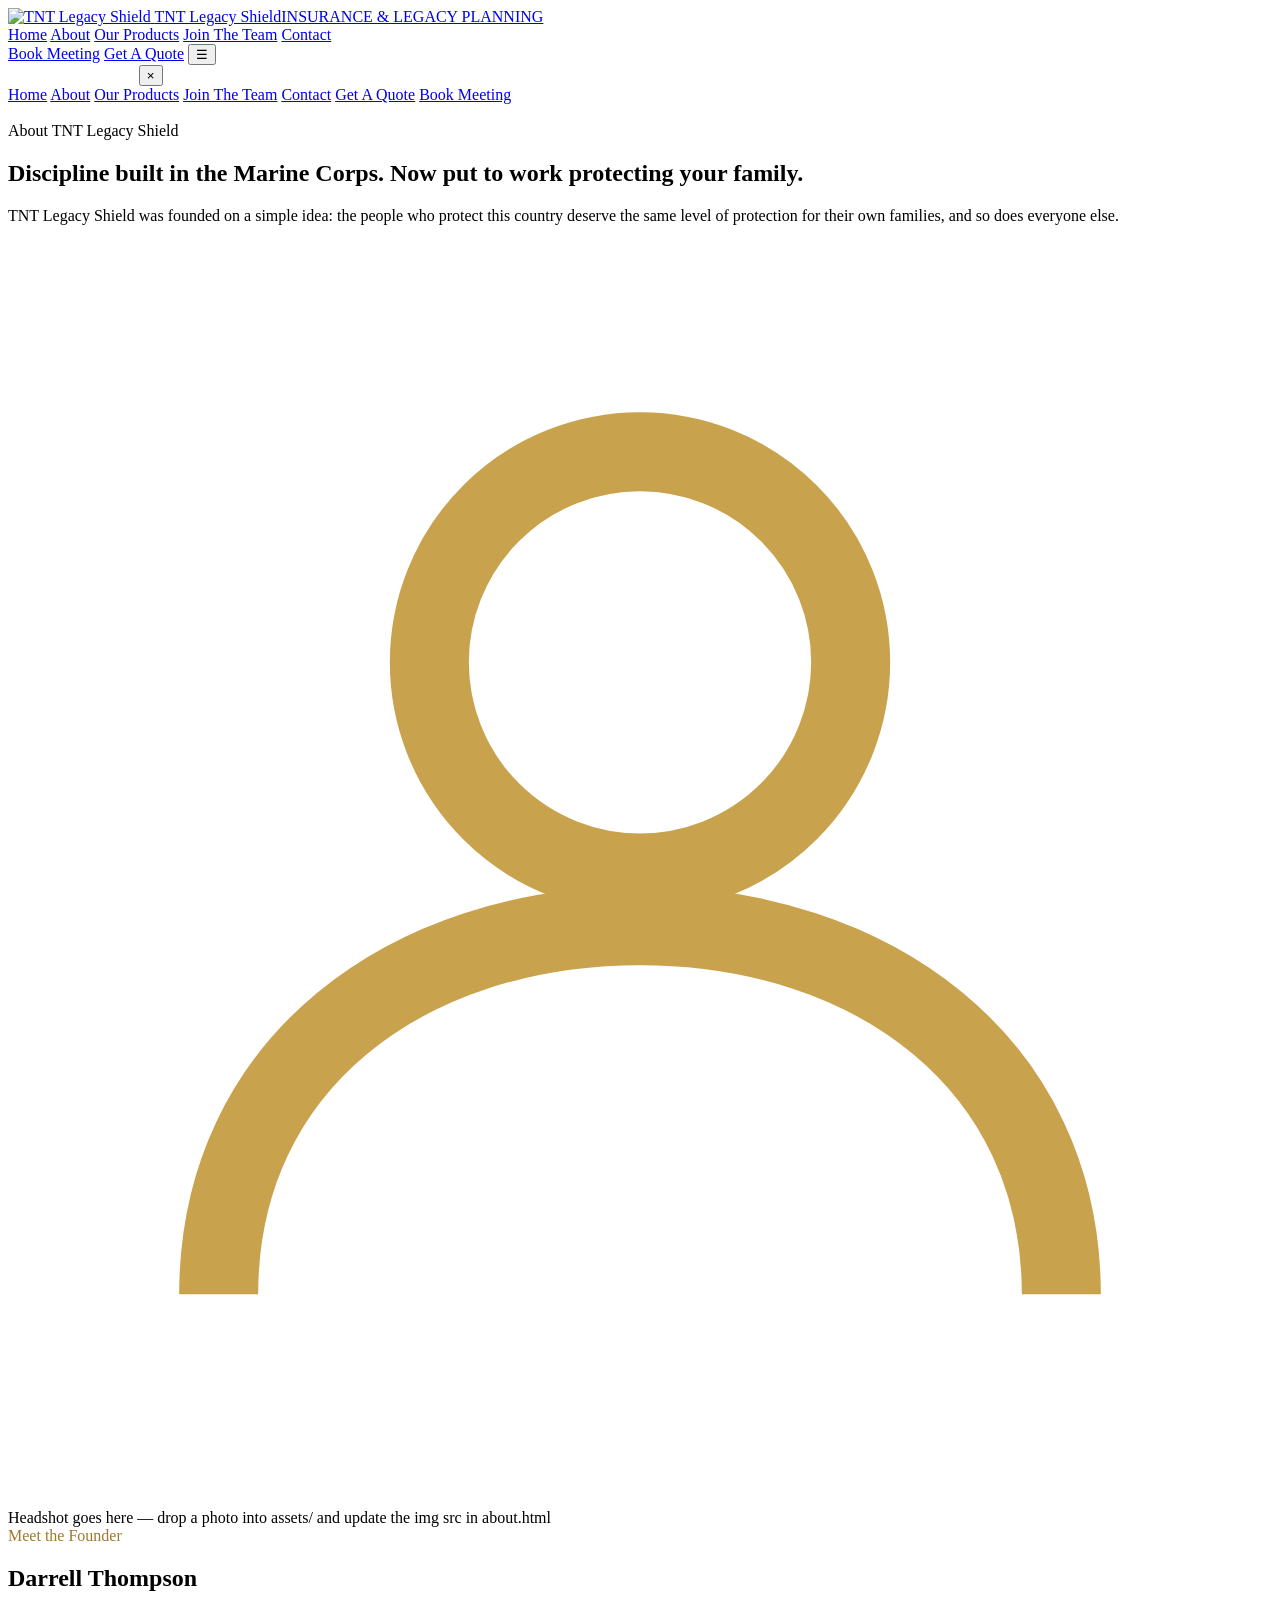
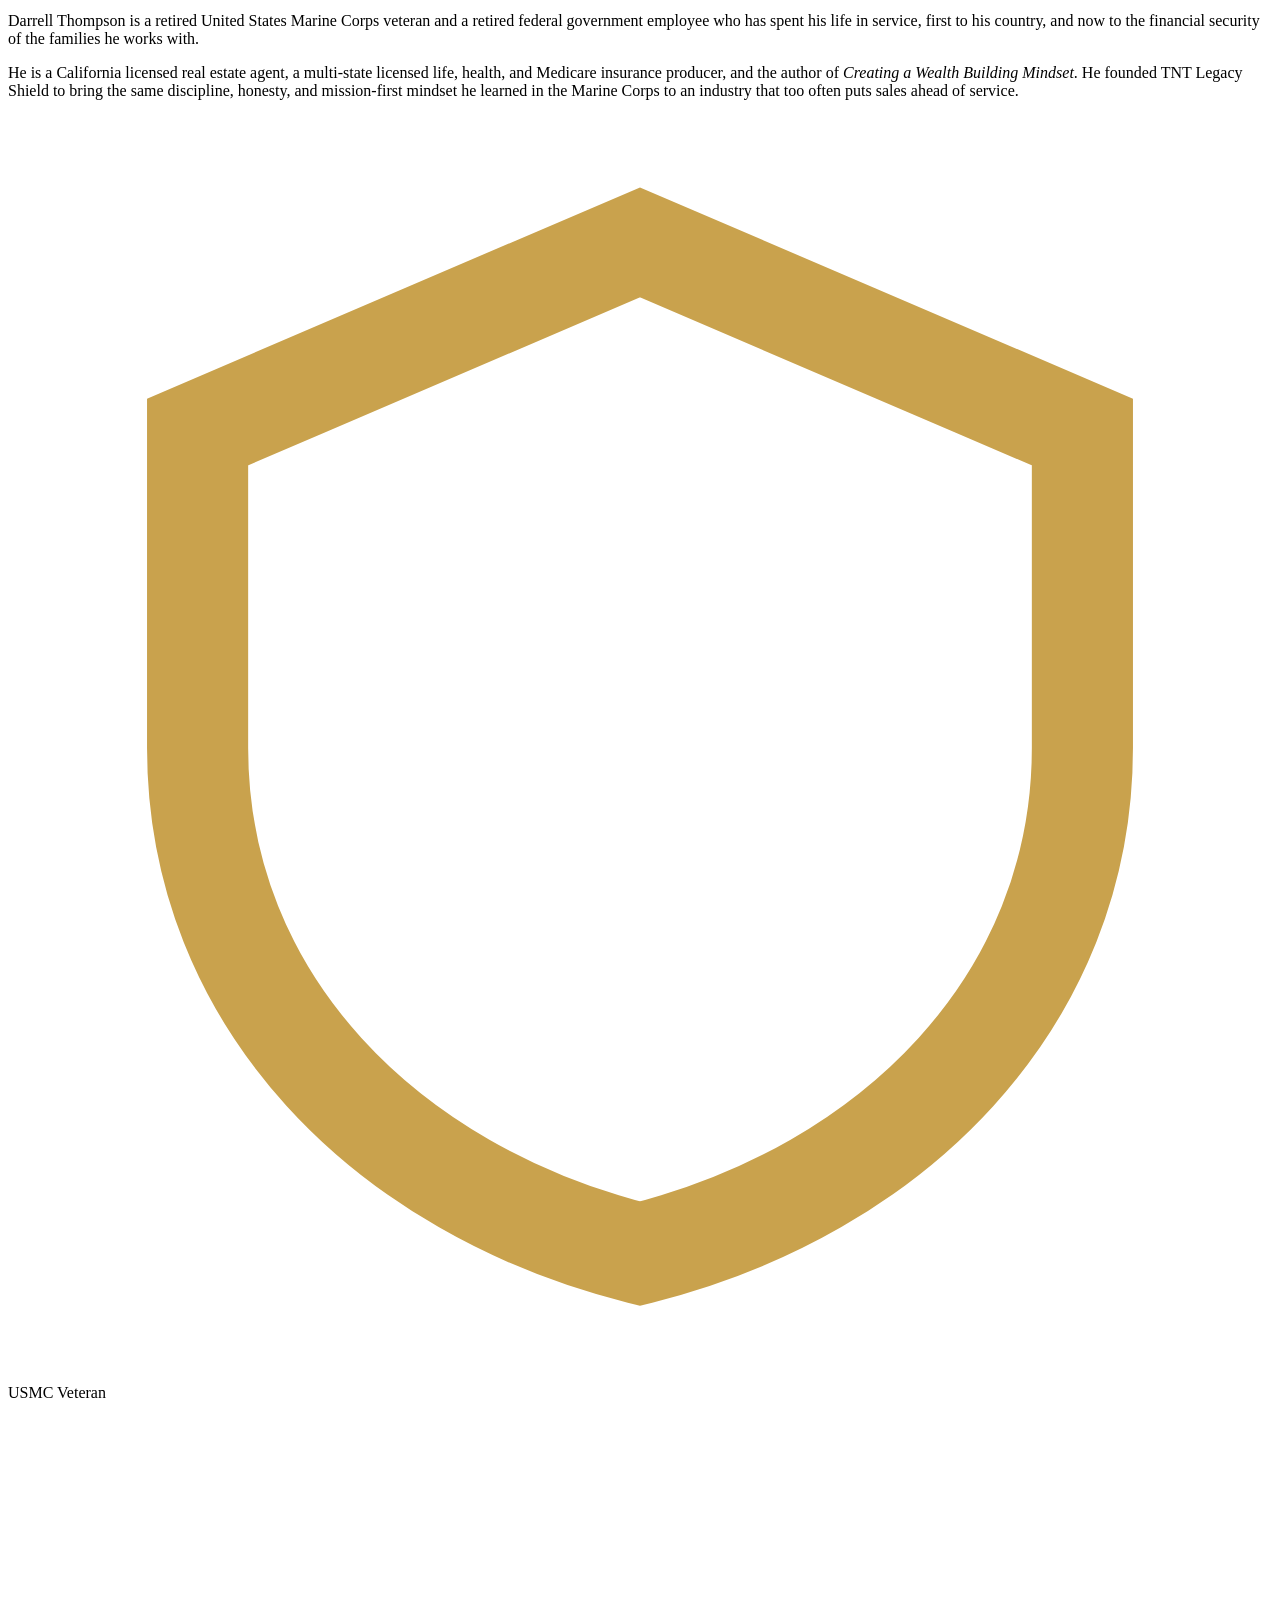
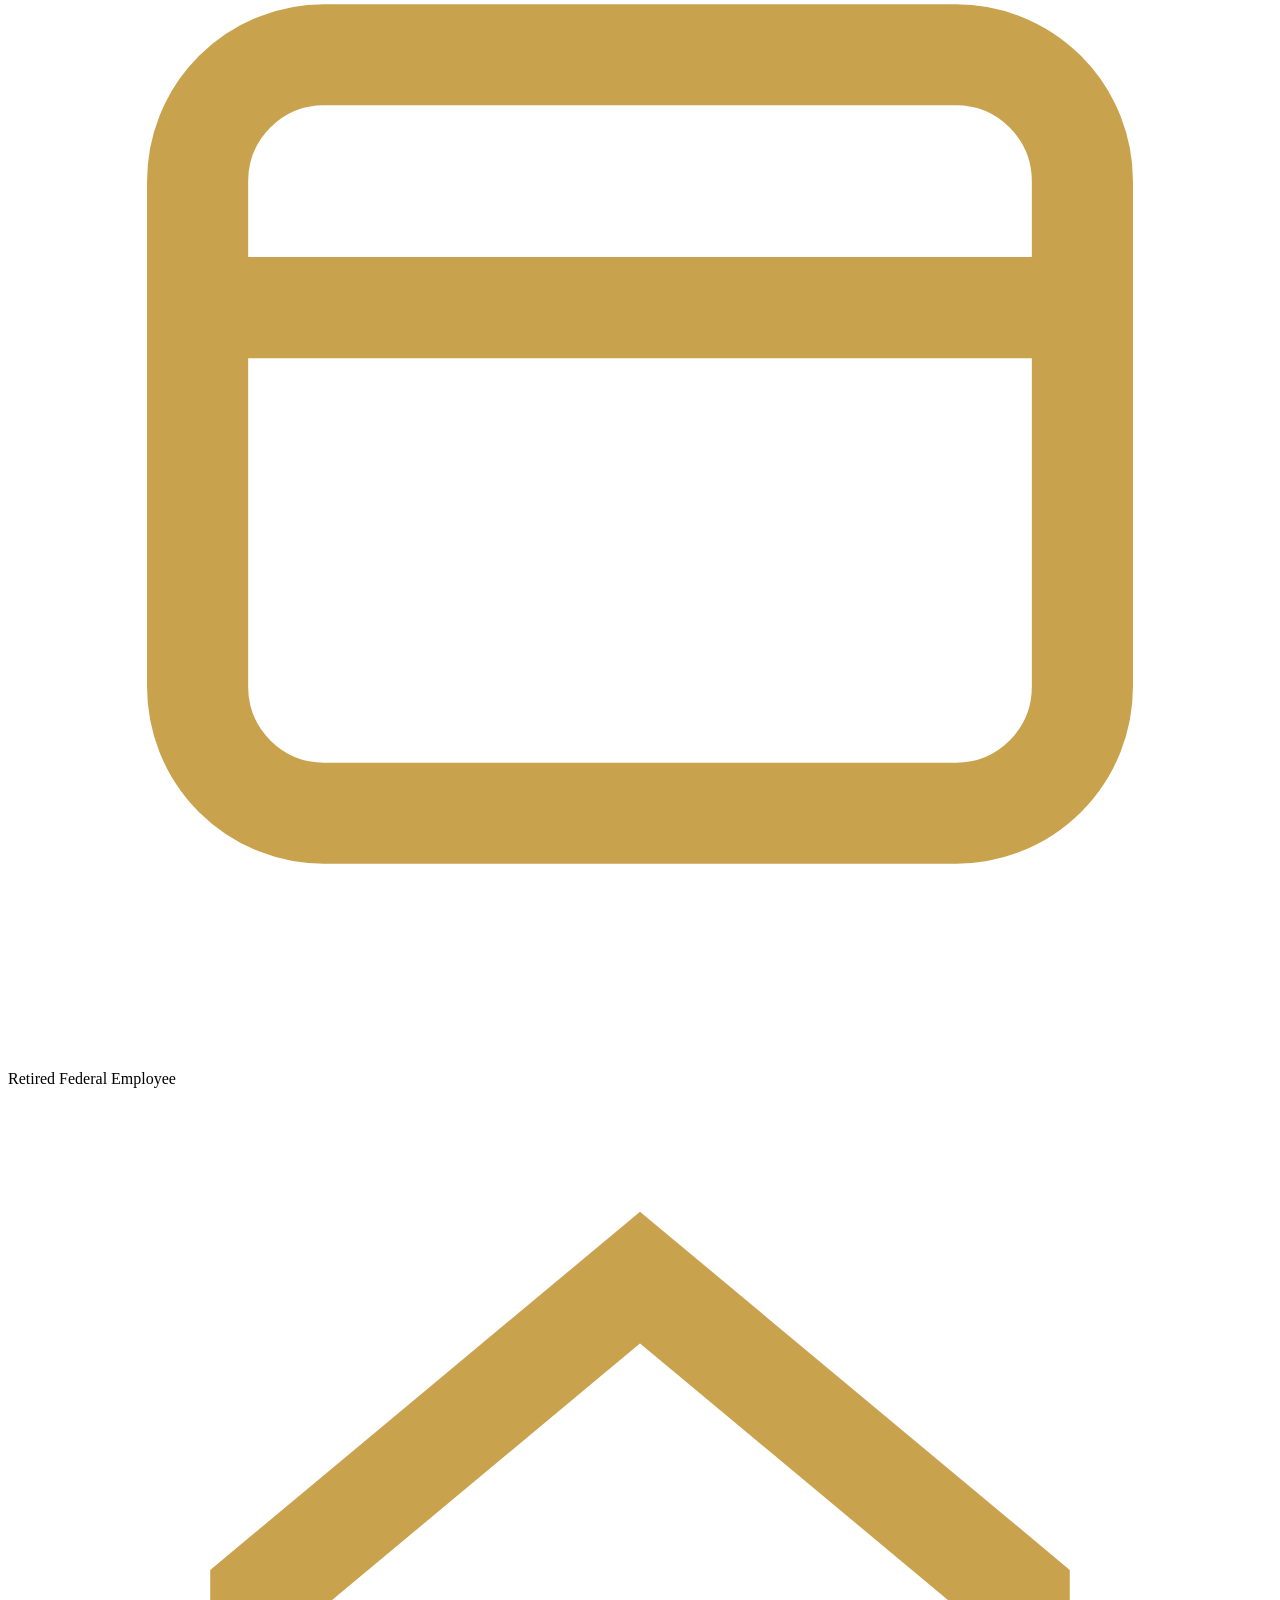
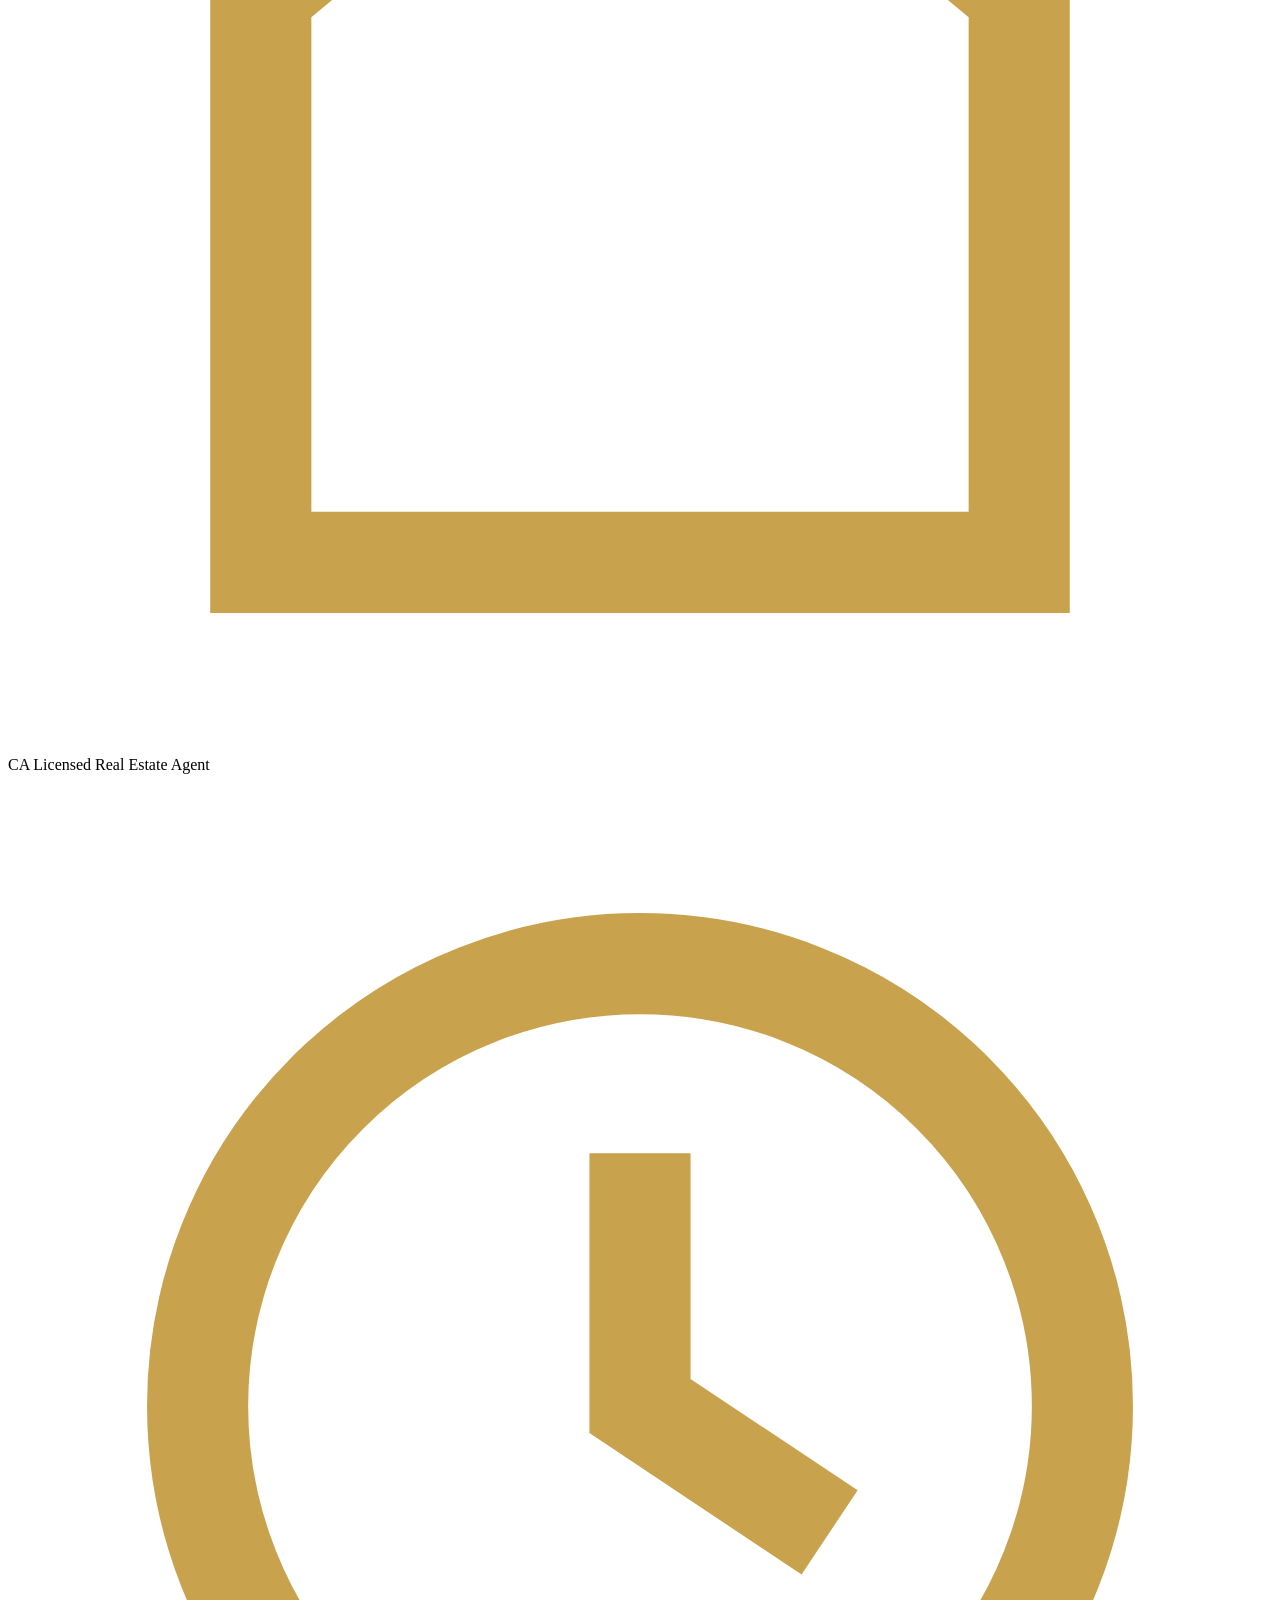
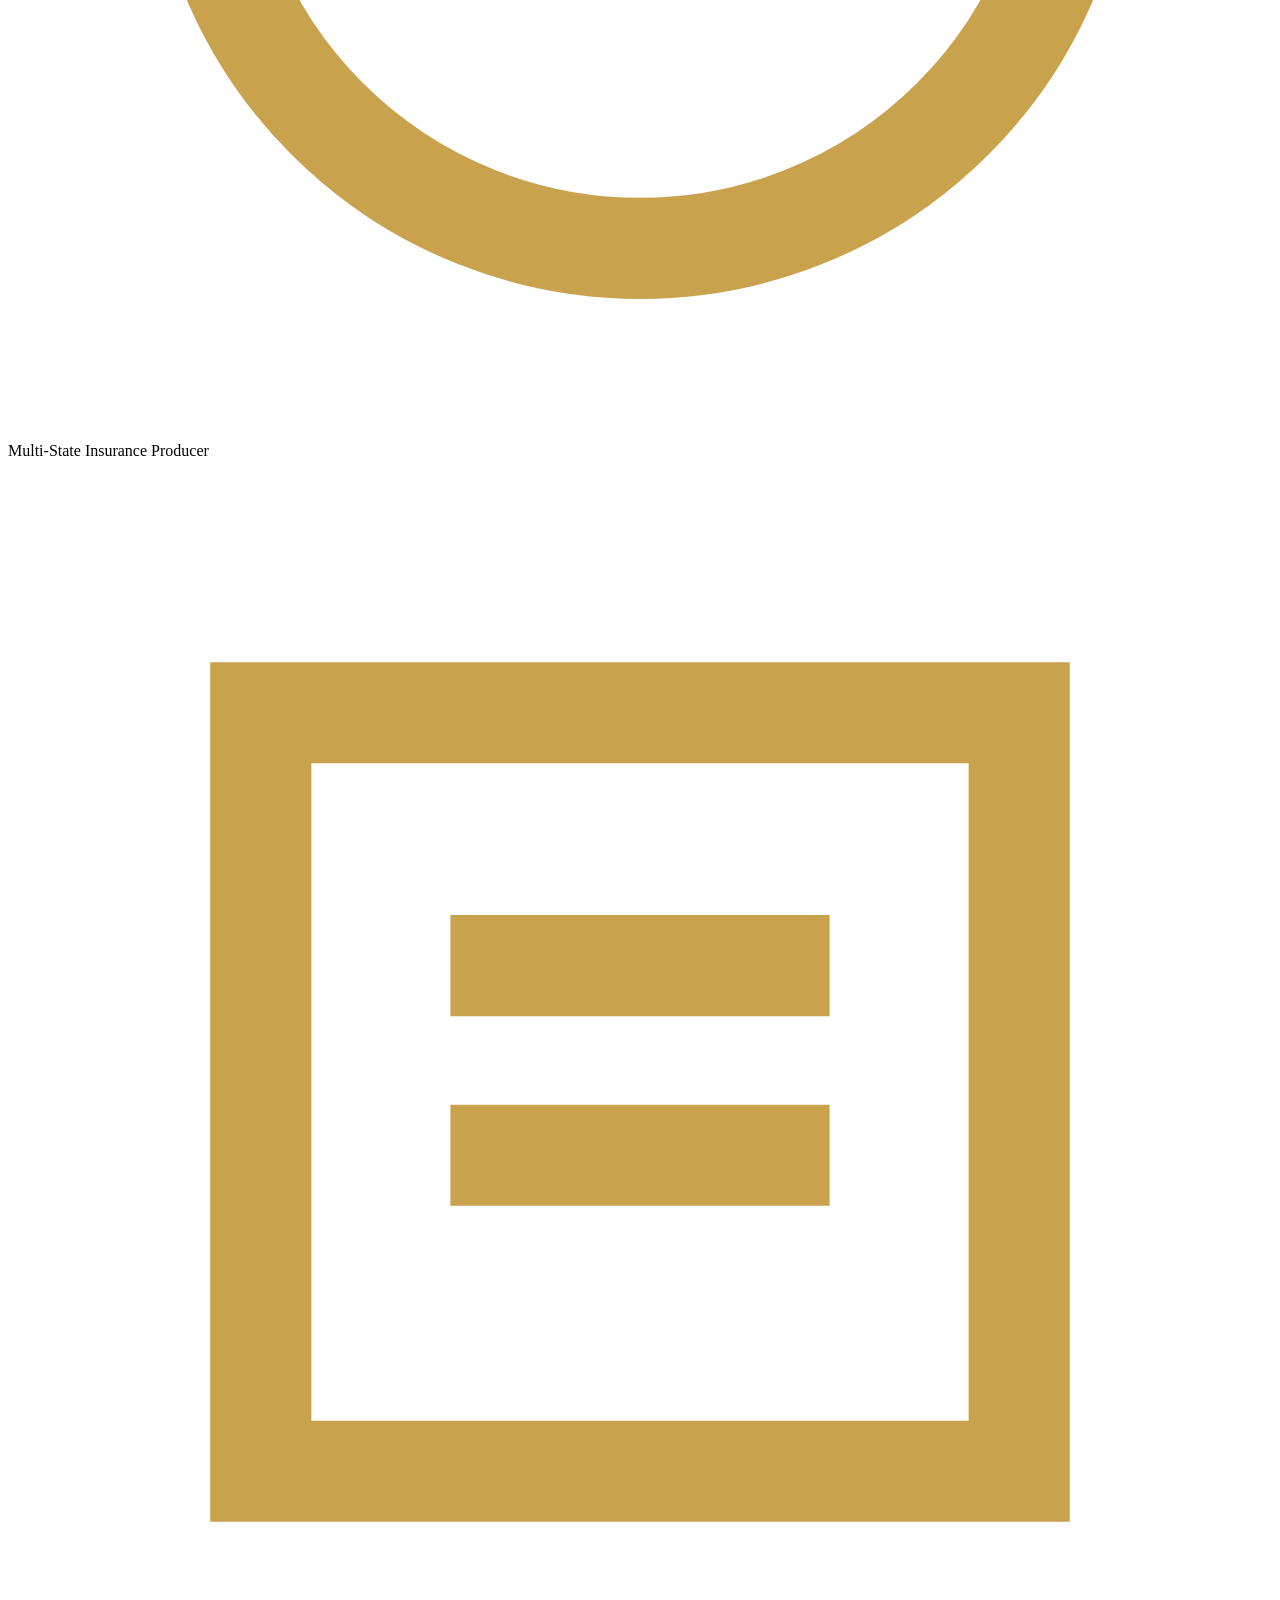
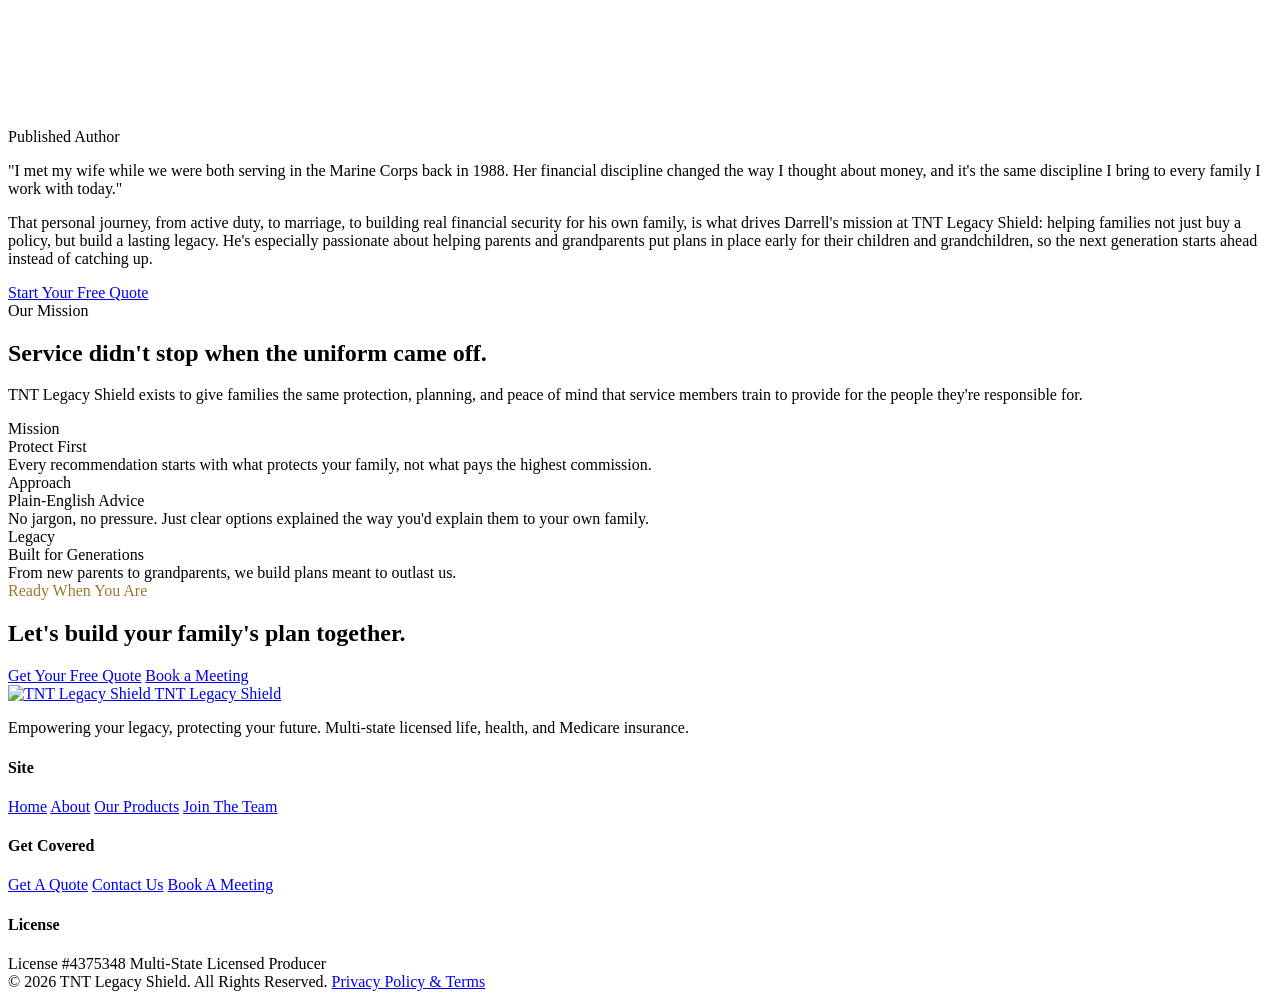
==== about.html @ e2fea584 "Add files via upload" ====
<!DOCTYPE html>
<html lang="en">
<head>
<meta charset="UTF-8">
<meta name="viewport" content="width=device-width, initial-scale=1.0">
<title>About Darrell Thompson | TNT Legacy Shield</title>
<meta name="description" content="Retired USMC veteran, multi-state licensed insurance producer, and founder of TNT Legacy Shield. Learn the mission behind the mission.">

<link rel="preconnect" href="https://fonts.googleapis.com">
<link rel="preconnect" href="https://fonts.gstatic.com" crossorigin>
<link href="https://fonts.googleapis.com/css2?family=Oswald:wght@500;600;700&family=Inter:wght@400;500;600;700&family=IBM+Plex+Mono:wght@400;500&display=swap" rel="stylesheet">
<link rel="stylesheet" href="css/style.css">
</head>
<body>
<!-- ============================================================
     HEADER
     ============================================================ -->
<header class="site-header">
  <nav class="nav wrap">
    <a href="index.html" class="logo">
      <img src="assets/logo.png" alt="TNT Legacy Shield" class="logo-badge">
      <span class="logo-text">TNT Legacy Shield<span>INSURANCE &amp; LEGACY PLANNING</span></span>
    </a>

    <div class="nav-links">
      <a href="index.html">Home</a>
      <a href="about.html" class="active">About</a>
      <a href="products.html">Our Products</a>
      <a href="join-the-team.html">Join The Team</a>
      <a href="contact.html">Contact</a>
    </div>

    <div class="nav-cta">
      <a href="book-meeting.html" class="btn btn-outline-dark btn-sm">Book Meeting</a>
      <a href="quote.html" class="btn btn-gold btn-sm">Get A Quote</a>
      <button class="nav-toggle" aria-label="Open menu">&#9776;</button>
    </div>
  </nav>
</header>

<!-- Mobile menu -->
<div class="mobile-menu">
  <div class="mobile-menu-top">
    <span class="logo-text" style="color:#fff;">TNT Legacy Shield</span>
    <button class="mobile-menu-close" aria-label="Close menu">&times;</button>
  </div>
  <a href="index.html">Home</a>
  <a href="about.html">About</a>
  <a href="products.html">Our Products</a>
  <a href="join-the-team.html">Join The Team</a>
  <a href="contact.html">Contact</a>
  <a href="quote.html">Get A Quote</a>
  <a href="book-meeting.html">Book Meeting</a>
</div>
<section class="page-hero">
  <img class="page-hero-badge" src="assets/logo.png" alt="" aria-hidden="true">
  <div class="wrap">
    <div class="eyebrow">About TNT Legacy Shield</div>
    <h1>Discipline built in the Marine Corps. Now put to work protecting your family.</h1>
    <p class="lead">TNT Legacy Shield was founded on a simple idea: the people who protect this country deserve the same level of protection for their own families, and so does everyone else.</p>
  </div>
</section>

<section class="section section-cream">
  <div class="wrap">
    <div class="bio-grid">
      <div class="reveal">
        <div class="bio-photo-frame">
          <!-- REPLACE THIS BLOCK: swap in a real headshot with
               <img src="assets/darrell-headshot.jpg" alt="Darrell Thompson"> -->
          <svg class="photo-placeholder-icon" viewBox="0 0 24 24" fill="none" stroke="#C9A24D" stroke-width="1.5"><circle cx="12" cy="8" r="4"/><path d="M4 20c0-4.4 3.6-7 8-7s8 2.6 8 7"/></svg>
          <div class="photo-placeholder-text">Headshot goes here — drop a photo into assets/ and update the img src in about.html</div>
        </div>
      </div>

      <div class="bio-text reveal">
        <div class="eyebrow" style="color:#9C7830;">Meet the Founder</div>
        <h2>Darrell Thompson</h2>
        <p>Darrell Thompson is a retired United States Marine Corps veteran and a retired federal government employee who has spent his life in service, first to his country, and now to the financial security of the families he works with.</p>
        <p>He is a California licensed real estate agent, a multi-state licensed life, health, and Medicare insurance producer, and the author of <em style="font-style:italic;">Creating a Wealth Building Mindset</em>. He founded TNT Legacy Shield to bring the same discipline, honesty, and mission-first mindset he learned in the Marine Corps to an industry that too often puts sales ahead of service.</p>

        <div class="credential-row">
          <span class="credential-pill"><svg viewBox="0 0 20 20" fill="none" stroke="#C9A24D" stroke-width="1.6"><path d="M10 2 L17 5 V10 C17 14 14 17 10 18 C6 17 3 14 3 10 V5 Z"/></svg> USMC Veteran</span>
          <span class="credential-pill"><svg viewBox="0 0 20 20" fill="none" stroke="#C9A24D" stroke-width="1.6"><rect x="3" y="4" width="14" height="12" rx="2"/><path d="M3 8 H17"/></svg> Retired Federal Employee</span>
          <span class="credential-pill"><svg viewBox="0 0 20 20" fill="none" stroke="#C9A24D" stroke-width="1.6"><path d="M4 17 V8 L10 3 L16 8 V17 Z"/></svg> CA Licensed Real Estate Agent</span>
          <span class="credential-pill"><svg viewBox="0 0 20 20" fill="none" stroke="#C9A24D" stroke-width="1.6"><circle cx="10" cy="10" r="7"/><path d="M10 6 V10 L13 12"/></svg> Multi-State Insurance Producer</span>
          <span class="credential-pill"><svg viewBox="0 0 20 20" fill="none" stroke="#C9A24D" stroke-width="1.6"><path d="M4 4 H16 V16 H4 Z"/><path d="M7 8 H13 M7 11 H13"/></svg> Published Author</span>
        </div>

        <p class="pullquote">"I met my wife while we were both serving in the Marine Corps back in 1988. Her financial discipline changed the way I thought about money, and it's the same discipline I bring to every family I work with today."</p>

        <p>That personal journey, from active duty, to marriage, to building real financial security for his own family, is what drives Darrell's mission at TNT Legacy Shield: helping families not just buy a policy, but build a lasting legacy. He's especially passionate about helping parents and grandparents put plans in place early for their children and grandchildren, so the next generation starts ahead instead of catching up.</p>

        <a href="quote.html" class="btn btn-gold">Start Your Free Quote</a>
      </div>
    </div>
  </div>
</section>

<section class="section section-navy">
  <div class="wrap">
    <div class="section-head center reveal mx-auto">
      <div class="eyebrow">Our Mission</div>
      <h2>Service didn't stop when the uniform came off.</h2>
      <p>TNT Legacy Shield exists to give families the same protection, planning, and peace of mind that service members train to provide for the people they're responsible for.</p>
    </div>

    <div class="required-table reveal">
      <div class="required-cell">
        <div class="rc-label">Mission</div>
        <div class="rc-title">Protect First</div>
        <div class="rc-status">Every recommendation starts with what protects your family, not what pays the highest commission.</div>
      </div>
      <div class="required-cell">
        <div class="rc-label">Approach</div>
        <div class="rc-title">Plain-English Advice</div>
        <div class="rc-status">No jargon, no pressure. Just clear options explained the way you'd explain them to your own family.</div>
      </div>
      <div class="required-cell is-optional">
        <div class="rc-label">Legacy</div>
        <div class="rc-title">Built for Generations</div>
        <div class="rc-status">From new parents to grandparents, we build plans meant to outlast us.</div>
      </div>
    </div>
  </div>
</section>

<section class="section section-cream">
  <div class="wrap text-center">
    <div class="section-head center reveal mx-auto">
      <div class="eyebrow" style="color:#9C7830; justify-content:center;">Ready When You Are</div>
      <h2>Let's build your family's plan together.</h2>
    </div>
    <div class="hero-actions" style="justify-content:center;">
      <a href="quote.html" class="btn btn-gold">Get Your Free Quote</a>
      <a href="book-meeting.html" class="btn btn-outline-light">Book a Meeting</a>
    </div>
  </div>
</section>

<!-- ============================================================
     FOOTER
     ============================================================ -->
<footer class="site-footer">
  <div class="wrap">
    <div class="footer-grid">
      <div class="footer-brand">
        <a href="index.html" class="logo">
          <img src="assets/logo.png" alt="TNT Legacy Shield" class="logo-badge">
          <span class="logo-text">TNT Legacy Shield</span>
        </a>
        <p>Empowering your legacy, protecting your future. Multi-state licensed life, health, and Medicare insurance.</p>
      </div>
      <div class="footer-col">
        <h4>Site</h4>
        <a href="index.html">Home</a>
        <a href="about.html">About</a>
        <a href="products.html">Our Products</a>
        <a href="join-the-team.html">Join The Team</a>
      </div>
      <div class="footer-col">
        <h4>Get Covered</h4>
        <a href="quote.html">Get A Quote</a>
        <a href="contact.html">Contact Us</a>
        <a href="book-meeting.html">Book A Meeting</a>
      </div>
      <div class="footer-col">
        <h4>License</h4>
        <span>License #4375348</span>
        <span>Multi-State Licensed Producer</span>
      </div>
    </div>
    <div class="footer-bottom">
      <span>&copy; 2026 TNT Legacy Shield. All Rights Reserved.</span>
      <a href="contact.html">Privacy Policy &amp; Terms</a>
    </div>
  </div>
</footer>

<script src="js/main.js"></script>
</body>
</html>
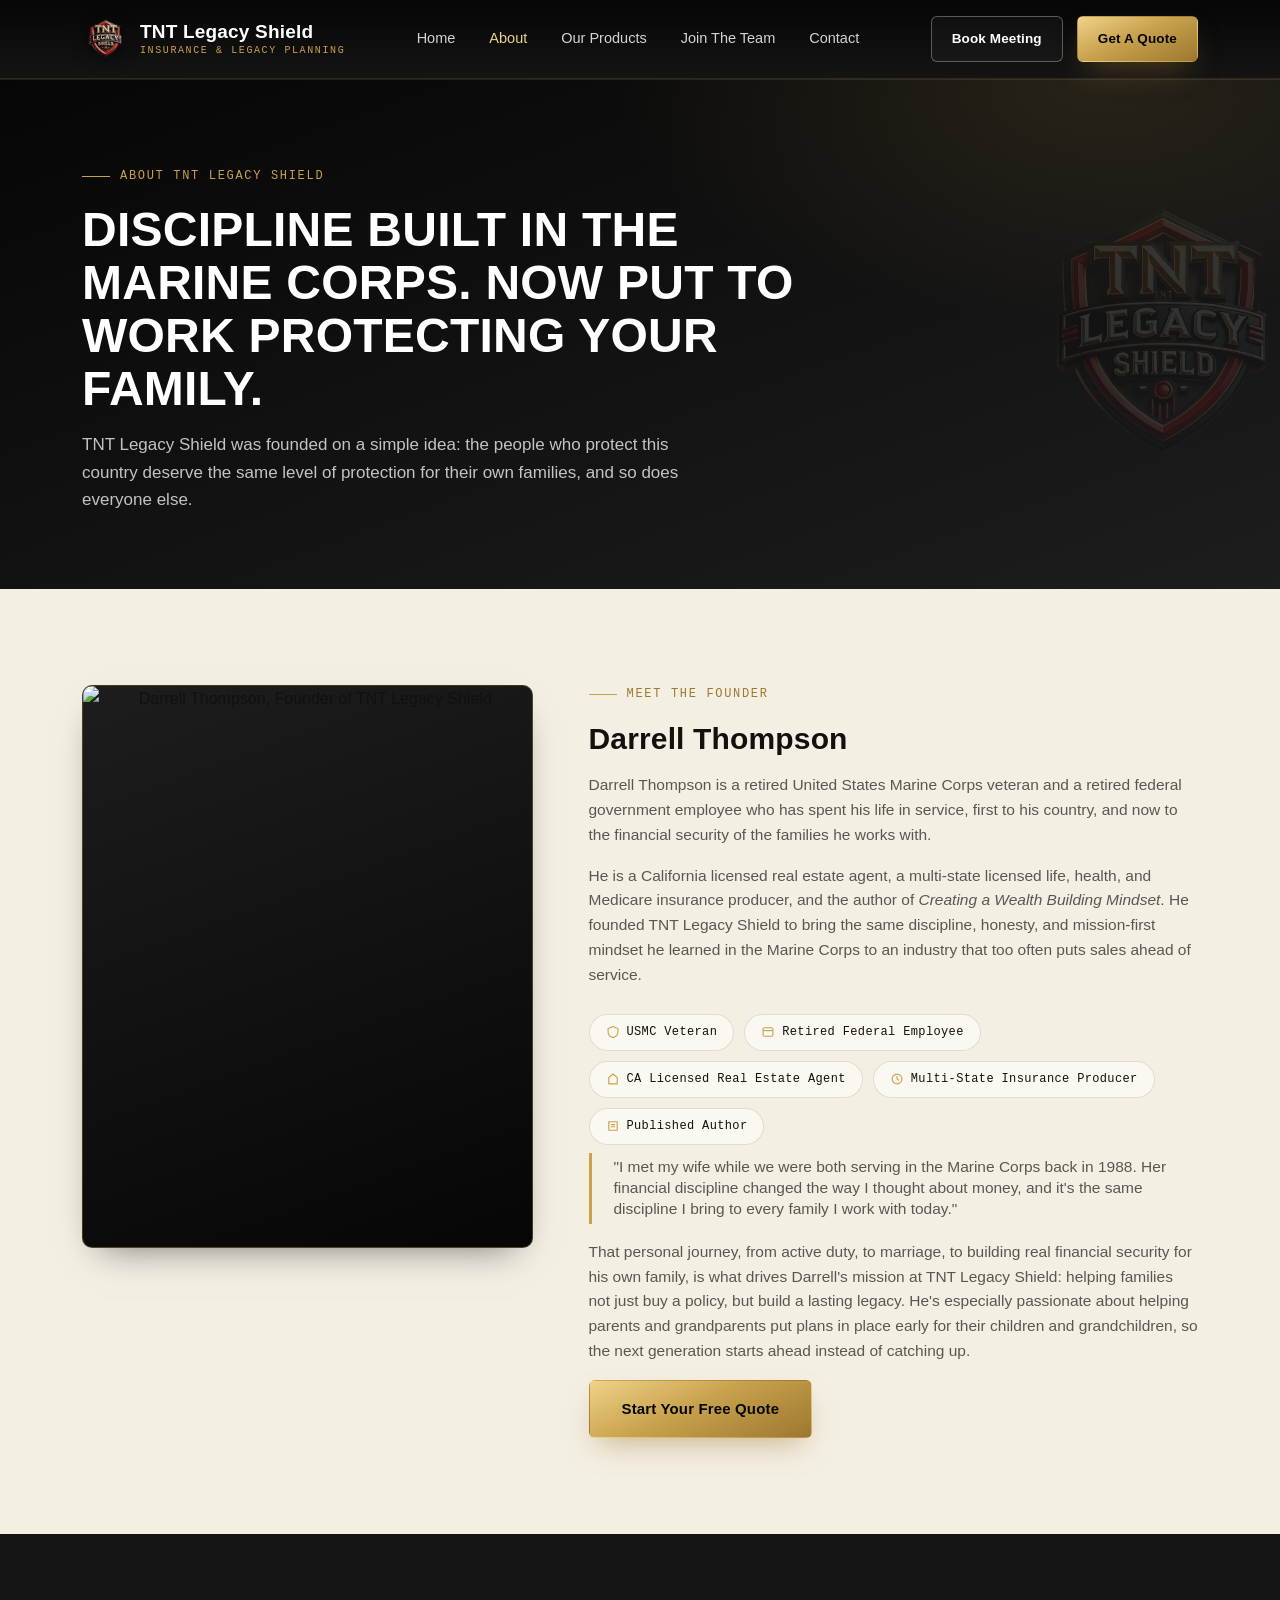
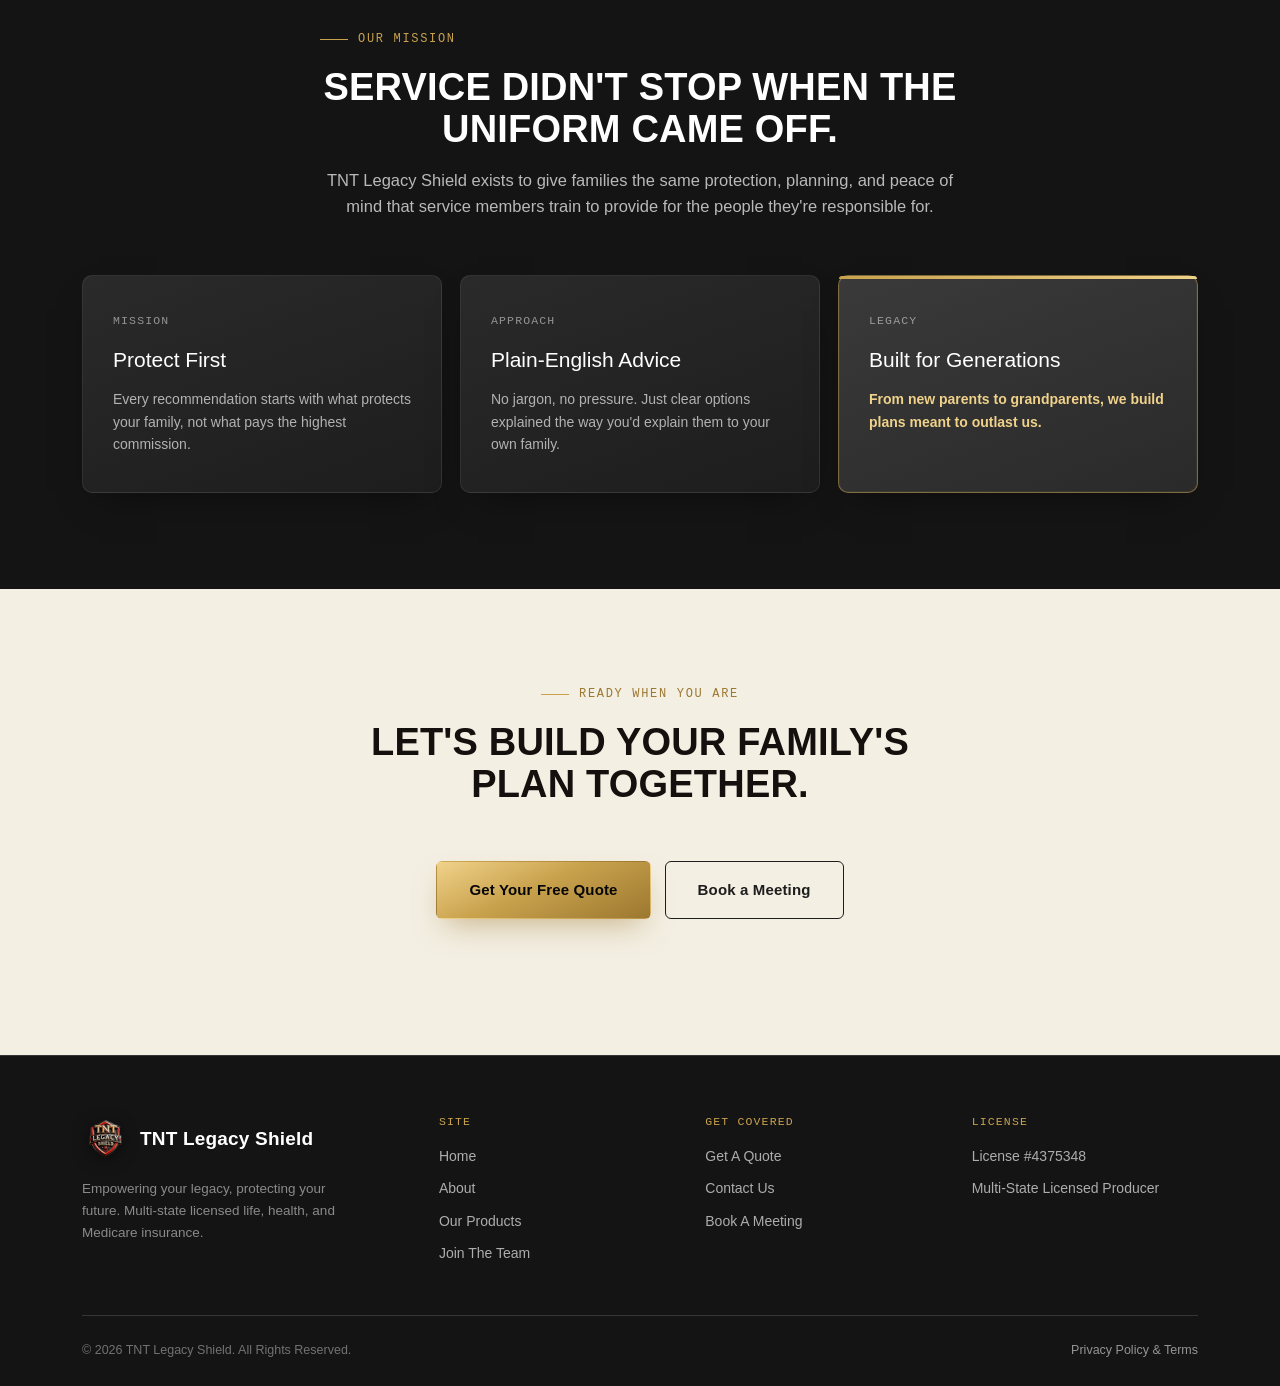
==== commit 9706aeaa: "Add files via upload" ====
--- a/about.html
+++ b/about.html
@@ -66,10 +66,7 @@
     <div class="bio-grid">
       <div class="reveal">
         <div class="bio-photo-frame">
-          <!-- REPLACE THIS BLOCK: swap in a real headshot with
-               <img src="assets/darrell-headshot.jpg" alt="Darrell Thompson"> -->
-          <svg class="photo-placeholder-icon" viewBox="0 0 24 24" fill="none" stroke="#C9A24D" stroke-width="1.5"><circle cx="12" cy="8" r="4"/><path d="M4 20c0-4.4 3.6-7 8-7s8 2.6 8 7"/></svg>
-          <div class="photo-placeholder-text">Headshot goes here — drop a photo into assets/ and update the img src in about.html</div>
+          <img src="assets/darrell-headshot.jpg" alt="Darrell Thompson, Founder of TNT Legacy Shield">
         </div>
       </div>
 
--- a/css/style.css
+++ b/css/style.css
@@ -0,0 +1,1023 @@
+/* ============================================================
+   TNT LEGACY SHIELD — Design Tokens
+   ============================================================ */
+:root {
+  /* Color — matched to the TNT Legacy Shield badge logo */
+  --black:       #060606;
+  --charcoal:    #141414;
+  --charcoal-2:  #1D1D1D;
+  --steel:       #2A2A2A;
+  --red-deep:    #7A1620;
+  --red:         #B5202E;
+  --red-bright:  #E23A44;
+  --gold-600:    #9C7830;
+  --gold:        #C9A24D;
+  --gold-bright: #F0D28A;
+  --gold-pale:   #F7E9C6;
+  --cream:       #F4EFE3;
+  --paper:       #FBF8F2;
+  --white:       #FFFFFF;
+  --ink:         #14100D;
+  --slate:       #5B5750;
+  --line-dark:   rgba(255,255,255,0.14);
+  --line-light:  rgba(20,16,13,0.12);
+
+  /* Shadows */
+  --shadow-sm: 0 2px 10px rgba(0,0,0,0.18);
+  --shadow-md: 0 16px 36px -18px rgba(0,0,0,0.55);
+  --shadow-lg: 0 30px 60px -24px rgba(0,0,0,0.65);
+  --shadow-gold: 0 14px 30px -10px rgba(156,120,48,0.5);
+  --shadow-red: 0 14px 30px -10px rgba(181,32,46,0.45);
+
+  /* Type */
+  --font-display: "Oswald", "Arial Narrow", sans-serif;
+  --font-body: "Inter", -apple-system, BlinkMacSystemFont, sans-serif;
+  --font-mono: "IBM Plex Mono", ui-monospace, monospace;
+
+  /* Layout */
+  --max-w: 1180px;
+  --radius: 6px;
+
+  /* Backwards-compat aliases used throughout the file */
+  --navy-950: var(--black);
+  --navy-deep: var(--charcoal);
+  --navy: var(--charcoal-2);
+  --navy-mid: var(--steel);
+  --navy-soft: #3A3A3A;
+}
+
+* { box-sizing: border-box; }
+html { scroll-behavior: smooth; }
+
+body {
+  margin: 0;
+  font-family: var(--font-body);
+  color: var(--ink);
+  background: var(--paper);
+  line-height: 1.6;
+  -webkit-font-smoothing: antialiased;
+}
+
+/* Film-grain texture, applied inside dark sections for depth */
+.grain {
+  position: absolute;
+  inset: 0;
+  opacity: 0.5;
+  mix-blend-mode: overlay;
+  pointer-events: none;
+}
+
+img { max-width: 100%; display: block; }
+a { color: inherit; text-decoration: none; }
+
+.wrap {
+  max-width: var(--max-w);
+  margin: 0 auto;
+  padding: 0 32px;
+}
+
+h1, h2, h3, h4 {
+  font-family: var(--font-display);
+  font-weight: 600;
+  line-height: 1.1;
+  letter-spacing: 0.005em;
+  margin: 0;
+  text-transform: uppercase;
+}
+h3, h4 { text-transform: none; }
+
+.eyebrow {
+  font-family: var(--font-mono);
+  font-size: 12px;
+  letter-spacing: 0.14em;
+  text-transform: uppercase;
+  color: var(--gold);
+  display: flex;
+  align-items: center;
+  gap: 10px;
+  margin-bottom: 18px;
+}
+.eyebrow::before {
+  content: "";
+  width: 28px;
+  height: 1px;
+  background: var(--gold);
+  display: inline-block;
+}
+
+/* Buttons */
+.btn {
+  display: inline-flex;
+  align-items: center;
+  justify-content: center;
+  gap: 8px;
+  padding: 16px 32px;
+  font-family: var(--font-body);
+  font-weight: 600;
+  font-size: 15px;
+  letter-spacing: 0.01em;
+  border-radius: var(--radius);
+  border: 1px solid transparent;
+  cursor: pointer;
+  transition: all 0.25s cubic-bezier(.2,.8,.2,1);
+  white-space: nowrap;
+}
+.btn-gold {
+  background: linear-gradient(155deg, var(--gold-bright) 0%, var(--gold) 45%, var(--gold-600) 100%);
+  color: var(--navy-950);
+  box-shadow: var(--shadow-gold);
+}
+.btn-gold:hover {
+  transform: translateY(-2px);
+  box-shadow: 0 20px 36px -12px rgba(156,120,48,0.55);
+}
+
+.btn-outline-dark {
+  background: rgba(255,255,255,0.03);
+  border-color: rgba(255,255,255,0.3);
+  color: var(--white);
+}
+.btn-outline-dark:hover {
+  border-color: var(--gold);
+  color: var(--gold-bright);
+  background: rgba(255,255,255,0.06);
+}
+
+.btn-outline-light {
+  background: transparent;
+  border-color: var(--navy);
+  color: var(--navy);
+}
+.btn-outline-light:hover { background: var(--navy); color: var(--white); box-shadow: var(--shadow-md); }
+
+/* ============================================================
+   HEADER / NAV
+   ============================================================ */
+.site-header {
+  position: sticky;
+  top: 0;
+  z-index: 100;
+  background: linear-gradient(180deg, var(--navy-950) 0%, var(--navy-deep) 100%);
+  border-bottom: 1px solid var(--line-dark);
+  box-shadow: 0 1px 0 rgba(201,162,77,0.15);
+}
+.nav {
+  display: flex;
+  align-items: center;
+  justify-content: space-between;
+  padding: 16px 32px;
+}
+.logo {
+  display: flex;
+  align-items: center;
+  gap: 12px;
+  color: var(--white);
+}
+.logo-badge {
+  width: 46px;
+  height: 46px;
+  object-fit: contain;
+  flex-shrink: 0;
+  filter: drop-shadow(0 3px 8px rgba(0,0,0,0.5));
+}
+.logo-text {
+  font-family: var(--font-display);
+  font-size: 19px;
+  font-weight: 600;
+  letter-spacing: 0.01em;
+  line-height: 1.1;
+}
+.logo-text span {
+  display: block;
+  font-family: var(--font-mono);
+  font-size: 10px;
+  letter-spacing: 0.16em;
+  color: var(--gold);
+  font-weight: 400;
+  margin-top: 2px;
+}
+
+.nav-links {
+  display: flex;
+  align-items: center;
+  gap: 34px;
+}
+.nav-links a {
+  color: rgba(255,255,255,0.82);
+  font-size: 14.5px;
+  font-weight: 500;
+  transition: color 0.2s ease;
+}
+.nav-links a:hover { color: var(--gold-bright); }
+.nav-links a.active { color: var(--gold-bright); }
+.btn-sm { padding: 11px 20px; font-size: 13.5px; }
+
+.nav-cta { display: flex; align-items: center; gap: 14px; }
+.nav-toggle {
+  display: none;
+  background: none;
+  border: none;
+  color: var(--white);
+  font-size: 26px;
+  cursor: pointer;
+}
+
+@media (max-width: 920px) {
+  .nav-links { display: none; }
+  .nav-toggle { display: block; }
+  .nav-cta .btn-outline-dark { display: none; }
+  .nav-cta .btn-gold { padding: 10px 18px; font-size: 13.5px; }
+}
+@media (max-width: 480px) {
+  .nav-cta .btn-gold { display: none; }
+  .logo-text span { display: none; }
+}
+
+/* ============================================================
+   HERO
+   ============================================================ */
+.hero {
+  position: relative;
+  background:
+    radial-gradient(ellipse 900px 500px at 78% 8%, rgba(201,162,77,0.14), transparent 60%),
+    radial-gradient(ellipse 700px 500px at 15% 100%, rgba(181,32,46,0.12), transparent 55%),
+    linear-gradient(160deg, var(--black) 0%, var(--charcoal) 50%, var(--charcoal-2) 100%);
+  color: var(--white);
+  overflow: hidden;
+  padding: 110px 0 140px;
+}
+.hero-shield-bg {
+  position: absolute;
+  right: -40px;
+  top: 50%;
+  transform: translateY(-50%);
+  width: 480px;
+  opacity: 0.16;
+  pointer-events: none;
+  filter: grayscale(30%);
+}
+.hero-divider {
+  position: absolute;
+  left: 0;
+  right: 0;
+  bottom: -1px;
+  width: 100%;
+  height: 90px;
+  z-index: 3;
+}
+.hero-grid {
+  position: relative;
+  z-index: 2;
+  display: grid;
+  grid-template-columns: 1.15fr 0.85fr;
+  gap: 60px;
+  align-items: center;
+}
+.hero h1 {
+  font-size: clamp(34px, 4.4vw, 54px);
+  color: var(--white);
+  margin-bottom: 22px;
+}
+.hero h1 em {
+  font-style: normal;
+  color: var(--gold-bright);
+}
+.hero p.lead {
+  font-size: 18px;
+  color: rgba(255,255,255,0.78);
+  max-width: 520px;
+  margin-bottom: 34px;
+}
+.hero-actions { display: flex; gap: 14px; flex-wrap: wrap; margin-bottom: 40px; }
+.hero-microcopy {
+  font-family: var(--font-mono);
+  font-size: 12.5px;
+  color: rgba(255,255,255,0.5);
+  letter-spacing: 0.03em;
+}
+
+.hero-card {
+  position: relative;
+  z-index: 2;
+  background: linear-gradient(165deg, rgba(255,255,255,0.07), rgba(255,255,255,0.02));
+  border: 1px solid rgba(201,162,77,0.28);
+  border-radius: 10px;
+  padding: 34px;
+  backdrop-filter: blur(8px);
+  box-shadow: var(--shadow-lg), inset 0 1px 0 rgba(255,255,255,0.06);
+}
+.hero-card .eyebrow { color: var(--gold-bright); }
+.hero-card-question {
+  font-family: var(--font-display);
+  font-size: 21px;
+  color: var(--white);
+  margin-bottom: 14px;
+}
+.hero-card-answer {
+  font-family: var(--font-mono);
+  font-size: 13.5px;
+  color: rgba(255,255,255,0.68);
+  border-top: 1px solid var(--line-dark);
+  padding-top: 14px;
+  line-height: 1.7;
+}
+.hero-card-answer strong { color: var(--gold-bright); }
+
+@media (max-width: 860px) {
+  .hero-grid { grid-template-columns: 1fr; }
+  .hero-shield-bg { display: none; }
+}
+
+/* ============================================================
+   TRUST BAR
+   ============================================================ */
+.trust-bar {
+  background: var(--cream);
+  border-bottom: 1px solid var(--line-light);
+  padding: 34px 0;
+}
+.trust-grid {
+  display: grid;
+  grid-template-columns: repeat(4, 1fr);
+  gap: 24px;
+  text-align: center;
+}
+.trust-item {
+  font-family: var(--font-mono);
+  font-size: 12.5px;
+  letter-spacing: 0.04em;
+  color: var(--slate);
+  text-transform: uppercase;
+  font-weight: 500;
+}
+.trust-item strong {
+  display: block;
+  font-family: var(--font-display);
+  font-size: 26px;
+  color: var(--navy);
+  text-transform: none;
+  letter-spacing: 0;
+  margin-bottom: 4px;
+}
+@media (max-width: 760px) {
+  .trust-grid { grid-template-columns: repeat(2, 1fr); }
+}
+
+/* ============================================================
+   SECTION: WHY (the required-vs-not hook)
+   ============================================================ */
+.section { padding: 96px 0; }
+.section-navy { background: var(--navy-deep); color: var(--white); }
+.section-cream { background: var(--cream); color: var(--ink); }
+
+.section-head {
+  max-width: 640px;
+  margin-bottom: 56px;
+}
+.section-head.center { margin-left: auto; margin-right: auto; text-align: center; }
+.section-head h2 { font-size: clamp(28px, 3.2vw, 38px); }
+.section-navy .section-head h2 { color: var(--white); }
+.section-head p {
+  margin-top: 16px;
+  font-size: 16.5px;
+  color: var(--slate);
+}
+.section-navy .section-head p { color: rgba(255,255,255,0.7); }
+
+.required-table {
+  display: grid;
+  grid-template-columns: repeat(3, 1fr);
+  gap: 18px;
+}
+.required-cell {
+  position: relative;
+  background: linear-gradient(160deg, var(--navy-mid), var(--navy));
+  border: 1px solid rgba(255,255,255,0.08);
+  border-radius: 10px;
+  padding: 36px 30px;
+  box-shadow: var(--shadow-md);
+  transition: transform 0.25s ease;
+}
+.required-cell:hover { transform: translateY(-4px); }
+.required-cell .rc-label {
+  font-family: var(--font-mono);
+  font-size: 11.5px;
+  letter-spacing: 0.1em;
+  text-transform: uppercase;
+  color: rgba(255,255,255,0.5);
+  margin-bottom: 12px;
+}
+.required-cell .rc-title {
+  font-family: var(--font-display);
+  font-size: 21px;
+  color: var(--white);
+  margin-bottom: 12px;
+}
+.required-cell .rc-status {
+  font-size: 14px;
+  color: rgba(255,255,255,0.65);
+}
+.required-cell.is-optional {
+  background: linear-gradient(160deg, var(--navy-soft), var(--navy-mid));
+  border: 1px solid rgba(201,162,77,0.5);
+  box-shadow: var(--shadow-md), 0 0 0 1px rgba(201,162,77,0.08) inset;
+}
+.required-cell.is-optional::before {
+  content: "";
+  position: absolute;
+  top: 0; left: 0; right: 0;
+  height: 3px;
+  border-radius: 10px 10px 0 0;
+  background: linear-gradient(90deg, var(--gold), var(--gold-bright));
+}
+.required-cell.is-optional .rc-status { color: var(--gold-bright); font-weight: 600; }
+
+@media (max-width: 760px) {
+  .required-table { grid-template-columns: 1fr; }
+}
+
+/* ============================================================
+   SERVICES
+   ============================================================ */
+.services-grid {
+  display: grid;
+  grid-template-columns: repeat(3, 1fr);
+  gap: 26px;
+}
+.service-card {
+  background: var(--white);
+  border: 1px solid rgba(10,27,51,0.06);
+  border-radius: 10px;
+  padding: 34px 28px;
+  box-shadow: var(--shadow-sm);
+  transition: box-shadow 0.25s ease, transform 0.25s ease;
+}
+.service-card:hover {
+  box-shadow: var(--shadow-md);
+  transform: translateY(-4px);
+}
+.service-icon-badge {
+  width: 52px;
+  height: 52px;
+  border-radius: 50%;
+  display: flex;
+  align-items: center;
+  justify-content: center;
+  margin-bottom: 22px;
+  background: linear-gradient(155deg, var(--navy-mid), var(--navy-deep));
+  box-shadow: var(--shadow-sm), inset 0 1px 0 rgba(255,255,255,0.08);
+}
+.service-icon {
+  width: 24px;
+  height: 24px;
+}
+.service-card h3 {
+  font-size: 19px;
+  color: var(--navy);
+  margin-bottom: 10px;
+}
+.service-card p {
+  font-size: 14.5px;
+  color: var(--slate);
+  margin: 0;
+}
+@media (max-width: 860px) {
+  .services-grid { grid-template-columns: repeat(2, 1fr); }
+}
+@media (max-width: 600px) {
+  .services-grid { grid-template-columns: 1fr; }
+}
+
+/* ============================================================
+   PROCESS
+   ============================================================ */
+.process-list {
+  display: grid;
+  grid-template-columns: repeat(3, 1fr);
+  gap: 40px;
+  counter-reset: step;
+}
+.process-item { position: relative; padding-top: 46px; }
+.process-item::before {
+  counter-increment: step;
+  content: counter(step, decimal-leading-zero);
+  position: absolute;
+  top: 0;
+  left: 0;
+  font-family: var(--font-mono);
+  font-size: 13px;
+  color: var(--gold);
+  letter-spacing: 0.08em;
+}
+.process-item::after {
+  content: "";
+  position: absolute;
+  top: 4px;
+  left: 34px;
+  width: 100%;
+  max-width: 200px;
+  height: 1px;
+  background: var(--line-dark);
+}
+.process-item h3 {
+  font-size: 18px;
+  color: var(--white);
+  margin-bottom: 10px;
+}
+.process-item p { color: rgba(255,255,255,0.68); font-size: 14.5px; margin: 0; }
+@media (max-width: 760px) {
+  .process-list { grid-template-columns: 1fr; gap: 30px; }
+}
+
+/* ============================================================
+   TESTIMONIALS
+   ============================================================ */
+.testimonial-grid {
+  display: grid;
+  grid-template-columns: repeat(3, 1fr);
+  gap: 26px;
+}
+.testimonial-card {
+  background: var(--white);
+  border: 1px solid rgba(10,27,51,0.06);
+  border-radius: 8px;
+  padding: 32px 28px;
+  box-shadow: var(--shadow-sm);
+  position: relative;
+}
+.testimonial-card::before {
+  content: "";
+  position: absolute;
+  top: 0; left: 0; bottom: 0;
+  width: 3px;
+  border-radius: 8px 0 0 8px;
+  background: linear-gradient(180deg, var(--gold-bright), var(--gold-600));
+}
+.testimonial-card p {
+  font-size: 14.5px;
+  color: var(--ink);
+  margin: 0 0 18px;
+}
+.testimonial-name {
+  font-family: var(--font-display);
+  font-size: 15px;
+  color: var(--navy);
+  font-weight: 600;
+}
+@media (max-width: 860px) {
+  .testimonial-grid { grid-template-columns: 1fr; }
+}
+
+/* ============================================================
+   QUOTE FORM / CTA
+   ============================================================ */
+.quote-section {
+  background:
+    radial-gradient(ellipse 700px 400px at 15% 90%, rgba(201,162,77,0.1), transparent 60%),
+    linear-gradient(175deg, var(--navy-deep) 0%, var(--navy-950) 100%);
+  color: var(--white);
+  padding: 110px 0;
+  position: relative;
+  overflow: hidden;
+}
+.quote-grid {
+  display: grid;
+  grid-template-columns: 0.9fr 1.1fr;
+  gap: 60px;
+  align-items: flex-start;
+  position: relative;
+  z-index: 2;
+}
+.quote-copy h2 { font-size: clamp(28px, 3.4vw, 40px); color: var(--white); margin-bottom: 18px; }
+.quote-copy p { color: rgba(255,255,255,0.72); font-size: 16px; margin-bottom: 28px; }
+.quote-points { list-style: none; padding: 0; margin: 0; display: grid; gap: 14px; }
+.quote-points li {
+  display: flex;
+  align-items: flex-start;
+  gap: 12px;
+  font-size: 14.5px;
+  color: rgba(255,255,255,0.85);
+}
+.quote-points li svg { flex-shrink: 0; margin-top: 2px; width: 16px; height: 16px; }
+
+.quote-form {
+  background: linear-gradient(165deg, rgba(255,255,255,0.06), rgba(255,255,255,0.02));
+  border: 1px solid rgba(201,162,77,0.22);
+  border-radius: 12px;
+  padding: 36px;
+  box-shadow: var(--shadow-lg), inset 0 1px 0 rgba(255,255,255,0.05);
+}
+.form-row { display: grid; grid-template-columns: 1fr 1fr; gap: 16px; margin-bottom: 16px; }
+.form-field { display: flex; flex-direction: column; gap: 7px; margin-bottom: 16px; }
+.form-field label {
+  font-family: var(--font-mono);
+  font-size: 11.5px;
+  letter-spacing: 0.06em;
+  text-transform: uppercase;
+  color: rgba(255,255,255,0.55);
+}
+.form-field input,
+.form-field select,
+.form-field textarea {
+  background: rgba(255,255,255,0.06);
+  border: 1px solid var(--line-dark);
+  border-radius: 4px;
+  padding: 12px 14px;
+  color: var(--white);
+  font-family: var(--font-body);
+  font-size: 14.5px;
+}
+.form-field input::placeholder,
+.form-field textarea::placeholder { color: rgba(255,255,255,0.35); }
+.form-field select option { color: var(--ink); }
+.form-field input:focus,
+.form-field select:focus,
+.form-field textarea:focus {
+  outline: none;
+  border-color: var(--gold);
+}
+.form-submit { width: 100%; margin-top: 4px; padding: 16px; font-size: 16px; }
+.form-note {
+  font-size: 12.5px;
+  color: rgba(255,255,255,0.45);
+  margin-top: 14px;
+  text-align: center;
+}
+
+@media (max-width: 900px) {
+  .quote-grid { grid-template-columns: 1fr; }
+  .form-row { grid-template-columns: 1fr; }
+}
+
+/* ============================================================
+   FOOTER
+   ============================================================ */
+.site-footer {
+  background: var(--navy-deep);
+  color: rgba(255,255,255,0.65);
+  padding: 60px 0 26px;
+  border-top: 1px solid var(--line-dark);
+}
+.footer-grid {
+  display: grid;
+  grid-template-columns: 1.4fr 1fr 1fr 1fr;
+  gap: 40px;
+  padding-bottom: 40px;
+  border-bottom: 1px solid var(--line-dark);
+}
+.footer-brand .logo { color: var(--white); margin-bottom: 16px; }
+.footer-brand p { font-size: 13.5px; color: rgba(255,255,255,0.5); max-width: 280px; }
+.footer-col h4 {
+  font-family: var(--font-mono);
+  font-size: 11.5px;
+  letter-spacing: 0.1em;
+  text-transform: uppercase;
+  color: var(--gold);
+  margin-bottom: 16px;
+  font-weight: 500;
+}
+.footer-col a, .footer-col span {
+  display: block;
+  font-size: 14px;
+  color: rgba(255,255,255,0.65);
+  margin-bottom: 10px;
+}
+.footer-col a:hover { color: var(--gold-bright); }
+.footer-bottom {
+  display: flex;
+  justify-content: space-between;
+  align-items: center;
+  padding-top: 24px;
+  font-size: 12.5px;
+  color: rgba(255,255,255,0.4);
+  flex-wrap: wrap;
+  gap: 10px;
+}
+.footer-bottom a { color: rgba(255,255,255,0.55); }
+
+@media (max-width: 860px) {
+  .footer-grid { grid-template-columns: 1fr 1fr; }
+}
+@media (max-width: 560px) {
+  .footer-grid { grid-template-columns: 1fr; }
+}
+
+/* Mobile menu */
+.mobile-menu {
+  display: none;
+  position: fixed;
+  inset: 0;
+  background: var(--navy-deep);
+  z-index: 200;
+  padding: 24px 32px;
+  flex-direction: column;
+}
+.mobile-menu.is-open { display: flex; }
+.mobile-menu-top { display: flex; justify-content: space-between; align-items: center; margin-bottom: 40px; }
+.mobile-menu-close { background: none; border: none; color: var(--white); font-size: 28px; cursor: pointer; }
+.mobile-menu a {
+  font-family: var(--font-display);
+  font-size: 26px;
+  color: var(--white);
+  padding: 14px 0;
+  border-bottom: 1px solid var(--line-dark);
+}
+
+/* Section dividers — curved transitions instead of hard color joins */
+.divider { display: block; width: 100%; line-height: 0; }
+.divider svg { width: 100%; height: 64px; display: block; }
+@media (max-width: 700px) {
+  .divider svg { height: 36px; }
+}
+
+/* ============================================================
+   PAGE HERO (interior pages)
+   ============================================================ */
+.page-hero {
+  position: relative;
+  background:
+    radial-gradient(ellipse 800px 400px at 85% 0%, rgba(201,162,77,0.13), transparent 60%),
+    linear-gradient(160deg, var(--black) 0%, var(--charcoal) 60%, var(--charcoal-2) 100%);
+  color: var(--white);
+  padding: 88px 0 76px;
+  overflow: hidden;
+}
+.page-hero .wrap { position: relative; z-index: 2; }
+.page-hero h1 {
+  font-size: clamp(32px, 4vw, 48px);
+  color: var(--white);
+  margin-bottom: 16px;
+  max-width: 780px;
+}
+.page-hero p.lead {
+  font-size: 17px;
+  color: rgba(255,255,255,0.75);
+  max-width: 620px;
+  text-transform: none;
+  margin: 0;
+}
+.page-hero-badge {
+  position: absolute;
+  right: -30px;
+  top: 50%;
+  transform: translateY(-50%);
+  width: 300px;
+  opacity: 0.12;
+  pointer-events: none;
+}
+
+/* ============================================================
+   BIO / ABOUT
+   ============================================================ */
+.bio-grid {
+  display: grid;
+  grid-template-columns: 0.85fr 1.15fr;
+  gap: 56px;
+  align-items: start;
+}
+@media (max-width: 860px) {
+  .bio-grid { grid-template-columns: 1fr; gap: 36px; }
+  .bio-photo-frame { max-width: 340px; margin: 0 auto; }
+}
+.bio-photo-frame {
+  position: relative;
+  border-radius: 10px;
+  overflow: hidden;
+  aspect-ratio: 4/5;
+  background: linear-gradient(160deg, var(--charcoal-2), var(--black));
+  border: 1px solid rgba(201,162,77,0.3);
+  box-shadow: var(--shadow-md);
+  display: flex;
+  align-items: center;
+  justify-content: center;
+  flex-direction: column;
+  gap: 14px;
+  padding: 30px;
+  text-align: center;
+}
+.bio-photo-frame img { width: 100%; height: 100%; object-fit: cover; position: absolute; inset: 0; }
+.bio-photo-frame .photo-placeholder-icon { width: 64px; height: 64px; opacity: 0.4; }
+.bio-photo-frame .photo-placeholder-text {
+  font-family: var(--font-mono);
+  font-size: 12px;
+  color: rgba(255,255,255,0.45);
+  letter-spacing: 0.04em;
+  max-width: 220px;
+}
+.credential-row {
+  display: flex;
+  flex-wrap: wrap;
+  gap: 10px;
+  margin: 26px 0 8px;
+}
+.credential-pill {
+  display: inline-flex;
+  align-items: center;
+  gap: 7px;
+  padding: 8px 16px;
+  border-radius: 100px;
+  background: var(--paper);
+  border: 1px solid var(--line-light);
+  font-family: var(--font-mono);
+  font-size: 12px;
+  letter-spacing: 0.03em;
+  color: var(--ink);
+  font-weight: 500;
+}
+.credential-pill svg { width: 14px; height: 14px; flex-shrink: 0; }
+.bio-text h2 { text-transform: none; font-size: 30px; margin-bottom: 18px; }
+.bio-text p { font-size: 15.5px; color: var(--slate); margin: 0 0 16px; }
+.bio-text p:last-child { margin-bottom: 0; }
+.pullquote {
+  font-family: var(--font-display);
+  font-size: 22px;
+  text-transform: none;
+  color: var(--ink);
+  border-left: 3px solid var(--gold);
+  padding: 4px 0 4px 22px;
+  margin: 28px 0;
+  line-height: 1.35;
+}
+
+/* ============================================================
+   PRODUCT DETAIL CARDS (products page)
+   ============================================================ */
+.product-detail-grid {
+  display: grid;
+  gap: 22px;
+}
+.product-detail-card {
+  display: grid;
+  grid-template-columns: 64px 1fr auto;
+  gap: 24px;
+  align-items: center;
+  background: var(--white);
+  border: 1px solid rgba(20,16,13,0.07);
+  border-radius: 10px;
+  padding: 28px 30px;
+  box-shadow: var(--shadow-sm);
+  transition: box-shadow 0.25s ease, transform 0.25s ease;
+}
+.product-detail-card:hover { box-shadow: var(--shadow-md); transform: translateY(-2px); }
+.product-detail-icon {
+  width: 64px;
+  height: 64px;
+  border-radius: 50%;
+  background: linear-gradient(155deg, var(--charcoal-2), var(--black));
+  display: flex;
+  align-items: center;
+  justify-content: center;
+  box-shadow: var(--shadow-sm), inset 0 1px 0 rgba(255,255,255,0.08);
+  flex-shrink: 0;
+}
+.product-detail-icon svg { width: 28px; height: 28px; }
+.product-detail-body h3 { font-size: 20px; color: var(--ink); text-transform: none; margin-bottom: 8px; }
+.product-detail-body p { font-size: 14.5px; color: var(--slate); margin: 0; max-width: 640px; }
+.product-detail-cta { white-space: nowrap; }
+.product-tag {
+  display: inline-block;
+  font-family: var(--font-mono);
+  font-size: 10.5px;
+  letter-spacing: 0.08em;
+  text-transform: uppercase;
+  color: var(--gold-600);
+  background: var(--gold-pale);
+  padding: 3px 10px;
+  border-radius: 100px;
+  margin-bottom: 8px;
+}
+@media (max-width: 760px) {
+  .product-detail-card { grid-template-columns: 1fr; text-align: left; }
+  .product-detail-cta { width: 100%; }
+  .product-detail-cta .btn { width: 100%; }
+}
+
+/* ============================================================
+   DUAL QUOTE PATH CARDS (quote page)
+   ============================================================ */
+.dual-quote-grid {
+  display: grid;
+  grid-template-columns: 1fr 1fr;
+  gap: 28px;
+}
+.quote-path-card {
+  background: var(--white);
+  border: 1px solid rgba(20,16,13,0.08);
+  border-radius: 12px;
+  padding: 40px 34px;
+  box-shadow: var(--shadow-sm);
+}
+.quote-path-card.is-featured {
+  background: linear-gradient(165deg, var(--charcoal), var(--black));
+  border: 1px solid rgba(201,162,77,0.35);
+  color: var(--white);
+  box-shadow: var(--shadow-lg);
+}
+.quote-path-icon {
+  width: 50px;
+  height: 50px;
+  border-radius: 12px;
+  display: flex;
+  align-items: center;
+  justify-content: center;
+  margin-bottom: 22px;
+  background: var(--paper);
+}
+.is-featured .quote-path-icon { background: rgba(201,162,77,0.14); }
+.quote-path-icon svg { width: 24px; height: 24px; }
+.quote-path-card h3 { text-transform: none; font-size: 23px; margin-bottom: 12px; color: var(--ink); }
+.is-featured h3 { color: var(--white); }
+.quote-path-card p { font-size: 14.5px; color: var(--slate); margin: 0 0 24px; }
+.is-featured p { color: rgba(255,255,255,0.72); }
+.quote-path-list { list-style: none; padding: 0; margin: 0 0 26px; display: grid; gap: 10px; }
+.quote-path-list li {
+  font-size: 13.5px;
+  display: flex;
+  align-items: flex-start;
+  gap: 9px;
+  color: var(--slate);
+}
+.is-featured .quote-path-list li { color: rgba(255,255,255,0.78); }
+.quote-path-list li svg { width: 15px; height: 15px; flex-shrink: 0; margin-top: 2px; }
+@media (max-width: 860px) {
+  .dual-quote-grid { grid-template-columns: 1fr; }
+}
+
+/* ============================================================
+   STANDALONE FORM CARD (join team / contact)
+   ============================================================ */
+.form-card {
+  background: var(--white);
+  border: 1px solid rgba(20,16,13,0.08);
+  border-radius: 12px;
+  padding: 40px;
+  box-shadow: var(--shadow-md);
+}
+.form-card .form-field label { color: var(--slate); }
+.form-card .form-field input,
+.form-card .form-field select,
+.form-card .form-field textarea {
+  background: var(--paper);
+  border: 1px solid rgba(20,16,13,0.12);
+  color: var(--ink);
+}
+.form-card .form-field input::placeholder,
+.form-card .form-field textarea::placeholder { color: rgba(20,16,13,0.35); }
+.form-card .form-field input:focus,
+.form-card .form-field select:focus,
+.form-card .form-field textarea:focus { border-color: var(--gold-600); }
+.form-card .form-note { color: var(--slate); }
+
+.radio-group { display: flex; gap: 22px; flex-wrap: wrap; }
+.radio-option {
+  display: flex;
+  align-items: center;
+  gap: 8px;
+  font-size: 14.5px;
+  color: var(--ink);
+  cursor: pointer;
+}
+.radio-option input { accent-color: var(--gold-600); width: 16px; height: 16px; }
+
+/* ============================================================
+   STAT STRIP
+   ============================================================ */
+.stat-strip {
+  display: grid;
+  grid-template-columns: repeat(3, 1fr);
+  gap: 24px;
+}
+.stat-box {
+  text-align: center;
+  padding: 30px 20px;
+  background: var(--paper);
+  border-radius: 10px;
+  border: 1px solid var(--line-light);
+}
+.stat-box .stat-num { font-family: var(--font-display); font-size: 30px; color: var(--ink); display:block; margin-bottom:6px; }
+.stat-box .stat-label { font-family: var(--font-mono); font-size: 11.5px; letter-spacing: 0.05em; text-transform: uppercase; color: var(--slate); }
+
+/* ============================================================
+   SIMPLE CTA BAND (contact / book meeting)
+   ============================================================ */
+.cta-band {
+  background: linear-gradient(160deg, var(--charcoal), var(--black));
+  border: 1px solid rgba(201,162,77,0.25);
+  border-radius: 14px;
+  padding: 54px;
+  text-align: center;
+  box-shadow: var(--shadow-lg);
+}
+.cta-band h2 { color: var(--white); font-size: 28px; text-transform: none; margin-bottom: 14px; }
+.cta-band p { color: rgba(255,255,255,0.72); font-size: 15.5px; max-width: 520px; margin: 0 auto 28px; }
+
+/* Utility */
+.reveal { opacity: 0; transform: translateY(18px); transition: opacity 0.6s ease, transform 0.6s ease; }
+.text-center { text-align: center; }
+.mx-auto { margin-left: auto; margin-right: auto; }
+.reveal.is-visible { opacity: 1; transform: translateY(0); }
+
+@media (prefers-reduced-motion: reduce) {
+  .reveal { opacity: 1; transform: none; transition: none; }
+  html { scroll-behavior: auto; }
+}
